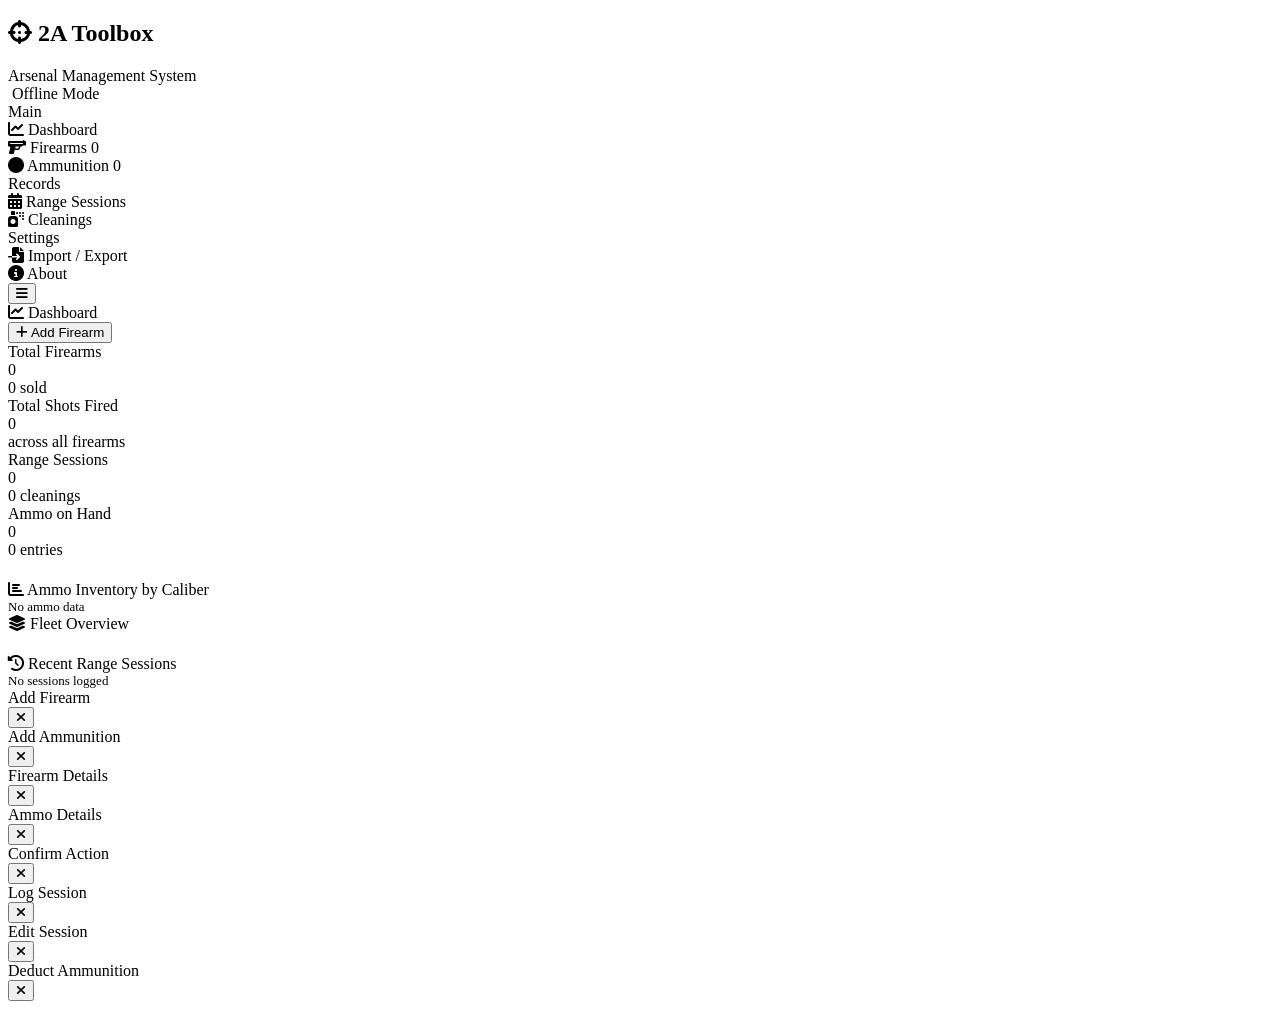
==== src/index.html @ b1bc73d5 "initial commit (1.0.0)" ====
<!--
// 2A Toolbox - Arsenal Management System
// Copyright (C) 2026 Jordan DiPasquale
//
// This program is free software: you can redistribute it and/or modify
// it under the terms of the GNU General Public License version 3 as
// published by the Free Software Foundation.
//
// This program is distributed in the hope that it will be useful,
// but WITHOUT ANY WARRANTY; without even the implied warranty of
// MERCHANTABILITY or FITNESS FOR A PARTICULAR PURPOSE.  See the
// GNU General Public License for more details.
-->

<!DOCTYPE html>
<html lang="en">
<head>
    <meta charset="UTF-8">
    <meta name="viewport" content="width=device-width, initial-scale=1.0">
    <title>2A Toolbox</title>
    <link rel="icon" type="image/x-icon" href="/favicons/favicon.ico">
    <link rel="icon" type="image/png" sizes="32x32" href="/favicons/favicon-32x32.png">
    <link rel="icon" type="image/png" sizes="16x16" href="/favicons/favicon-16x16.png">
    <link rel="apple-touch-icon" sizes="180x180" href="/favicons/apple-touch-icon.png">
    <link rel="stylesheet" href="https://cdn.jsdelivr.net/npm/@fortawesome/fontawesome-free@6.4.0/css/all.min.css">
    <link rel="stylesheet" href="styles.css">
    <link rel="manifest" href="manifest.json">
    <meta name="theme-color" content="#0a0e14">
</head>
<body>
    <div class="mobile-overlay" id="mobile-overlay"></div>
    <div class="app">
        <nav class="sidebar">
            <div class="sidebar-logo">
                <h1><i class="fas fa-crosshairs"></i> 2A Toolbox</h1>
                <span>Arsenal Management System</span>
                <div id="offline-indicator" class="offline-indicator hidden">
                    <i class="fas fa-wifi-slash"></i> Offline Mode
                </div>
            </div>
            <div class="sidebar-nav">
                <div class="nav-section">Main</div>
                <div class="nav-item active" data-page="dashboard">
                    <i class="fas fa-chart-line"></i> Dashboard
                </div>
                <div class="nav-item" data-page="guns">
                    <i class="fas fa-gun"></i> Firearms
                    <span class="badge" id="guns-badge">0</span>
                </div>
                <div class="nav-item" data-page="ammo">
                    <i class="fas fa-circle"></i> Ammunition
                    <span class="badge" id="ammo-badge">0</span>
                </div>
                <div class="nav-section">Records</div>
                <div class="nav-item" data-page="sessions">
                    <i class="fas fa-calendar-alt"></i> Range Sessions
                </div>
                <div class="nav-item" data-page="cleanings">
                    <i class="fas fa-spray-can"></i> Cleanings
                </div>
                <div class="nav-section">Settings</div>
                <div class="nav-item" data-page="import">
                    <i class="fas fa-file-import"></i> Import / Export
                </div>
                <div class="nav-item" data-page="about">
                    <i class="fas fa-info-circle"></i> About
                </div>
            </div>
        </nav>
        <div class="main" id="main-content"></div>
    </div>

    <!-- MODALS -->
    <div class="modal-overlay" id="gun-modal">
        <div class="modal" style="max-width:700px">
            <div class="modal-header">
                <div class="modal-title" id="gun-modal-title">Add Firearm</div>
                <button class="modal-close" data-modal="gun-modal"><i class="fas fa-times"></i></button>
            </div>
            <div class="modal-body" id="gun-modal-body"></div>
        </div>
    </div>

    <div class="modal-overlay" id="ammo-modal">
        <div class="modal">
            <div class="modal-header">
                <div class="modal-title" id="ammo-modal-title">Add Ammunition</div>
                <button class="modal-close" data-modal="ammo-modal"><i class="fas fa-times"></i></button>
            </div>
            <div class="modal-body" id="ammo-modal-body"></div>
        </div>
    </div>

    <div class="modal-overlay" id="detail-modal">
        <div class="modal" style="max-width:900px; max-height:90vh">
            <div class="modal-header">
                <div class="modal-title" id="detail-modal-title">Firearm Details</div>
                <button class="modal-close" data-modal="detail-modal"><i class="fas fa-times"></i></button>
            </div>
            <div class="modal-body" id="detail-modal-body"></div>
            <div class="modal-footer" id="detail-modal-footer"></div>
        </div>
    </div>

    <div class="modal-overlay" id="ammo-detail-modal">
        <div class="modal">
            <div class="modal-header">
                <div class="modal-title" id="ammo-detail-title">Ammo Details</div>
                <button class="modal-close" data-modal="ammo-detail-modal"><i class="fas fa-times"></i></button>
            </div>
            <div class="modal-body" id="ammo-detail-body"></div>
            <div class="modal-footer" id="ammo-detail-footer"></div>
        </div>
    </div>

    <div class="modal-overlay" id="confirm-modal">
        <div class="modal" style="max-width:420px">
            <div class="modal-header">
                <div class="modal-title">Confirm Action</div>
                <button class="modal-close" data-modal="confirm-modal"><i class="fas fa-times"></i></button>
            </div>
            <div class="modal-body" id="confirm-modal-body"></div>
        </div>
    </div>

    <div class="modal-overlay" id="session-modal">
        <div class="modal" style="max-width:520px">
            <div class="modal-header">
                <div class="modal-title" id="session-modal-title">Log Session</div>
                <button class="modal-close" data-modal="session-modal"><i class="fas fa-times"></i></button>
            </div>
            <div class="modal-body" id="session-modal-body"></div>
            <div class="modal-footer" id="session-modal-footer"></div>
        </div>
    </div>

    <div class="modal-overlay" id="session-edit-modal">
        <div class="modal" style="max-width:480px">
            <div class="modal-header">
                <div class="modal-title" id="session-edit-modal-title">Edit Session</div>
                <button class="modal-close" data-modal="session-edit-modal"><i class="fas fa-times"></i></button>
            </div>
            <div class="modal-body" id="session-edit-modal-body"></div>
            <div class="modal-footer" id="session-edit-modal-footer"></div>
        </div>
    </div>

    <div class="modal-overlay" id="ammo-select-modal">
        <div class="modal" style="max-width:520px">
            <div class="modal-header">
                <div class="modal-title">Deduct Ammunition</div>
                <button class="modal-close" data-modal="ammo-select-modal"><i class="fas fa-times"></i></button>
            </div>
            <div class="modal-body" id="ammo-select-body"></div>
            <div class="modal-footer" id="ammo-select-footer"></div>
        </div>
    </div>

    <div class="toast-container" id="toast-container"></div>

    <!-- Load as ES6 modules -->
    <script type="module" src="main.js"></script>
</body>
</html>
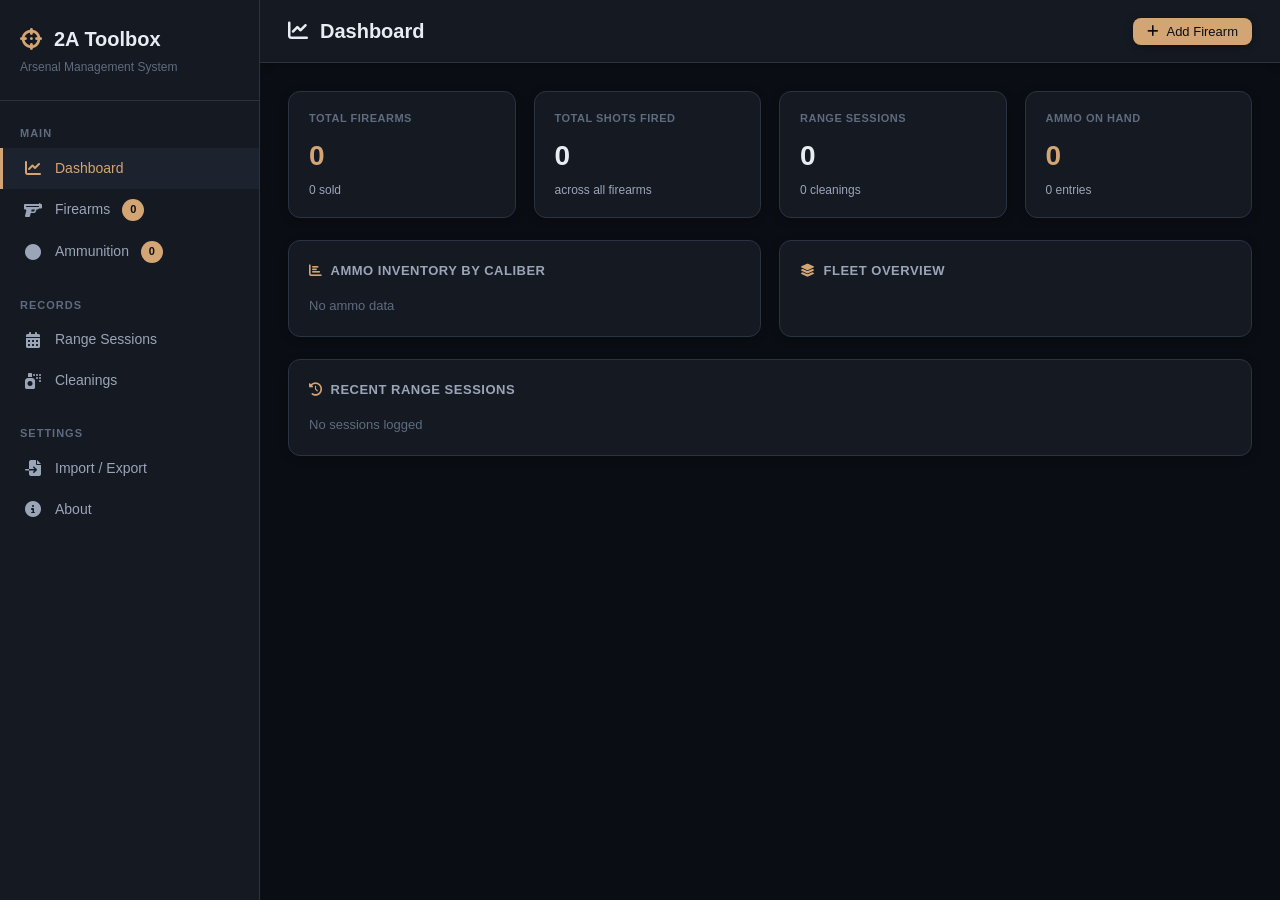
==== commit 5554c2f4: "Version 1.0.4 - Updated URL for GitHub repo - Updated about and readme to indicate Cloudflare pages " ====
--- a/src/index.html
+++ b/src/index.html
@@ -17,6 +17,7 @@
 <head>
     <meta charset="UTF-8">
     <meta name="viewport" content="width=device-width, initial-scale=1.0">
+    <meta http-equiv="Content-Security-Policy" content="default-src 'none'; script-src 'self'; style-src 'self' https://cdn.jsdelivr.net 'unsafe-inline'; font-src 'self' https://cdn.jsdelivr.net; img-src 'self'; manifest-src 'self'; connect-src 'self'; worker-src 'self'; base-uri 'self'; form-action 'none'">
     <title>2A Toolbox</title>
     <link rel="icon" type="image/x-icon" href="/favicons/favicon.ico">
     <link rel="icon" type="image/png" sizes="32x32" href="/favicons/favicon-32x32.png">
@@ -72,7 +73,7 @@
 
     <!-- MODALS -->
     <div class="modal-overlay" id="gun-modal">
-        <div class="modal" style="max-width:700px">
+        <div class="modal modal-lg">
             <div class="modal-header">
                 <div class="modal-title" id="gun-modal-title">Add Firearm</div>
                 <button class="modal-close" data-modal="gun-modal"><i class="fas fa-times"></i></button>
@@ -92,7 +93,7 @@
     </div>
 
     <div class="modal-overlay" id="detail-modal">
-        <div class="modal" style="max-width:900px; max-height:90vh">
+        <div class="modal modal-xl">
             <div class="modal-header">
                 <div class="modal-title" id="detail-modal-title">Firearm Details</div>
                 <button class="modal-close" data-modal="detail-modal"><i class="fas fa-times"></i></button>
@@ -114,7 +115,7 @@
     </div>
 
     <div class="modal-overlay" id="confirm-modal">
-        <div class="modal" style="max-width:420px">
+        <div class="modal modal-sm">
             <div class="modal-header">
                 <div class="modal-title">Confirm Action</div>
                 <button class="modal-close" data-modal="confirm-modal"><i class="fas fa-times"></i></button>
@@ -124,7 +125,7 @@
     </div>
 
     <div class="modal-overlay" id="session-modal">
-        <div class="modal" style="max-width:520px">
+        <div class="modal modal-md">
             <div class="modal-header">
                 <div class="modal-title" id="session-modal-title">Log Session</div>
                 <button class="modal-close" data-modal="session-modal"><i class="fas fa-times"></i></button>
@@ -135,7 +136,7 @@
     </div>
 
     <div class="modal-overlay" id="session-edit-modal">
-        <div class="modal" style="max-width:480px">
+        <div class="modal modal-md-alt">
             <div class="modal-header">
                 <div class="modal-title" id="session-edit-modal-title">Edit Session</div>
                 <button class="modal-close" data-modal="session-edit-modal"><i class="fas fa-times"></i></button>
@@ -146,7 +147,7 @@
     </div>
 
     <div class="modal-overlay" id="ammo-select-modal">
-        <div class="modal" style="max-width:520px">
+        <div class="modal modal-md">
             <div class="modal-header">
                 <div class="modal-title">Deduct Ammunition</div>
                 <button class="modal-close" data-modal="ammo-select-modal"><i class="fas fa-times"></i></button>
--- a/src/styles.css
+++ b/src/styles.css
@@ -0,0 +1,270 @@
+.ammo-grid{display:grid;grid-template-columns:repeat(auto-fill,minmax(280px,1fr));gap:16px}
+.ammo-card{background:var(--surface);border:1px solid var(--border);border-radius:var(--radius);padding:16px 18px;cursor:pointer;transition:all 0.15s;box-shadow:var(--shadow)}
+.ammo-card:hover{border-color:var(--accent);transform:translateY(-2px);box-shadow:var(--shadow-lg)}
+.ammo-name{font-size:15px;font-weight:600;margin-bottom:4px}
+.ammo-cal{font-size:13px;color:var(--accent);margin-bottom:10px;font-weight:500}
+.ammo-details{display:flex;flex-direction:column;gap:4px}
+.ammo-detail-row{display:flex;justify-content:space-between;font-size:12px}
+.ammo-detail-row span:first-child{color:var(--text3)}
+.ammo-detail-row span:last-child{color:var(--text2)}
+.ammo-rounds{font-size:24px;font-weight:700;color:var(--accent);margin-top:10px}
+.ammo-rounds-lbl{font-size:10px;color:var(--text3);text-transform:uppercase;letter-spacing:0.5px}
+
+
+.ammo-select-list{display:flex;flex-direction:column;gap:8px;max-height:400px;overflow-y:auto}
+.ammo-select-item{background:var(--surface2);border:2px solid var(--border);border-radius:var(--radius-sm);padding:12px 14px;cursor:pointer;transition:all 0.15s;display:flex;align-items:center;justify-content:space-between}
+.ammo-select-item:hover{border-color:var(--accent);background:var(--surface3)}
+.ammo-select-item.selected{border-color:var(--accent);background:rgba(212,165,116,0.1)}
+.ammo-select-info{flex:1}
+.ammo-select-name{font-size:14px;font-weight:600;color:var(--text);margin-bottom:2px}
+.ammo-select-details{font-size:12px;color:var(--text3)}
+.ammo-select-rounds{font-size:16px;font-weight:700;color:var(--accent)}
+.ammo-deduct-input{display:flex;align-items:center;gap:12px;margin-top:16px;padding:14px;background:var(--surface2);border-radius:var(--radius-sm);border:1px solid var(--border)}
+.ammo-deduct-input label{font-size:13px;font-weight:500;color:var(--text2);min-width:140px}
+.ammo-deduct-input input{flex:1}
+.ammo-select-empty{text-align:center;padding:40px 20px;color:var(--text3);font-size:13px}
+.ammo-select-empty i{font-size:36px;margin-bottom:12px;opacity:0.5;display:block}
+
+
+:root{--bg:#0a0e14;--surface:#151922;--surface2:#1d232e;--surface3:#252d3a;--border:#2a3342;--accent:#d4a574;--accent2:#e6b886;--accent-dark:#a67d52;--text:#e8edf4;--text2:#9ba5b8;--text3:#5f6b7f;--red:#e57373;--red-dark:#d94f4f;--green:#81c784;--blue:#64b5f6;--orange:#ffb74d;--radius:12px;--radius-sm:8px;--shadow:0 2px 8px rgba(0,0,0,0.3);--shadow-lg:0 8px 32px rgba(0,0,0,0.4)}
+*{box-sizing:border-box;margin:0;padding:0}
+body{font-family:-apple-system,BlinkMacSystemFont,'Segoe UI',Roboto,'Helvetica Neue',Arial,sans-serif;background:var(--bg);color:var(--text);min-height:100vh;font-size:14px;line-height:1.5;-webkit-font-smoothing:antialiased;-moz-osx-font-smoothing:grayscale}
+::-webkit-scrollbar{width:6px;height:6px}
+::-webkit-scrollbar-track{background:transparent}
+::-webkit-scrollbar-thumb{background:var(--border);border-radius:4px}
+::-webkit-scrollbar-thumb:hover{background:var(--text3)}
+
+
+.btn{padding:9px 18px;border-radius:var(--radius-sm);border:none;cursor:pointer;font-size:13px;font-weight:500;transition:all 0.15s;display:inline-flex;align-items:center;gap:8px;font-family:inherit}
+.btn:hover{transform:translateY(-1px)}
+.btn:active{transform:translateY(0)}
+.btn-primary{background:var(--accent);color:#0a0e14;box-shadow:var(--shadow)}
+.btn-primary:hover{background:var(--accent2)}
+.btn-ghost{background:transparent;color:var(--text2);border:1px solid var(--border)}
+.btn-ghost:hover{background:var(--surface2);color:var(--text);border-color:var(--text3)}
+.btn-danger{background:transparent;color:var(--red);border:1px solid var(--red)}
+.btn-danger:hover{background:var(--red);color:#fff}
+.btn-sm{padding:6px 14px;font-size:13px}
+.btn-xs{padding:4px 8px;font-size:11px;gap:4px}
+
+
+.card{background:var(--surface);border:1px solid var(--border);border-radius:var(--radius);padding:20px;box-shadow:var(--shadow)}
+.card-title{font-size:13px;font-weight:600;color:var(--text2);text-transform:uppercase;letter-spacing:0.5px;margin-bottom:16px;display:flex;align-items:center;gap:8px}
+.card-title i{color:var(--accent)}
+
+
+.form-group{margin-bottom:16px}
+.form-label{display:block;font-size:12px;color:var(--text2);margin-bottom:6px;font-weight:500}
+.form-input,.form-select,.form-textarea{width:100%;background:var(--surface2);border:1px solid var(--border);border-radius:var(--radius-sm);padding:10px 14px;color:var(--text);font-size:13px;outline:none;transition:all 0.15s;font-family:inherit}
+.form-input:focus,.form-select:focus,.form-textarea:focus{border-color:var(--accent);background:var(--surface3)}
+.form-textarea{resize:vertical;min-height:80px;line-height:1.5}
+.form-select option{background:var(--surface2)}
+.form-row{display:grid;grid-template-columns:1fr 1fr;gap:14px}
+
+
+.gun-grid{display:grid;grid-template-columns:repeat(auto-fill,minmax(320px,1fr));gap:18px}
+.gun-card{background:var(--surface);border:1px solid var(--border);border-radius:var(--radius);overflow:hidden;cursor:pointer;transition:all 0.15s;box-shadow:var(--shadow)}
+.gun-card:hover{border-color:var(--accent);transform:translateY(-3px);box-shadow:var(--shadow-lg)}
+.gun-card-header{padding:16px 18px 12px;display:flex;justify-content:space-between;align-items:flex-start;gap:12px}
+.gun-card-name{font-size:16px;font-weight:600;margin-bottom:4px;color:var(--text)}
+.gun-card-meta{font-size:12px;color:var(--text3);display:flex;align-items:center;gap:6px}
+.gun-card-meta i{font-size:10px}
+.gun-type-badge{font-size:10px;padding:4px 10px;border-radius:20px;text-transform:uppercase;letter-spacing:0.5px;font-weight:600;white-space:nowrap;display:flex;align-items:center;gap:6px}
+.type-pistol{background:rgba(100,181,246,0.15);color:var(--blue)}
+.type-rifle{background:rgba(129,199,132,0.15);color:var(--green)}
+.type-shotgun{background:rgba(255,183,77,0.15);color:var(--orange)}
+.type-sold{background:rgba(229,115,115,0.15);color:var(--red)}
+.type-other{background:rgba(156,156,156,0.15);color:var(--text2)}
+.gun-card-stats{padding:12px 18px 16px;display:grid;grid-template-columns:1fr 1fr 1fr;gap:10px;border-top:1px solid var(--border);background:var(--surface2)}
+.gun-stat-item{text-align:center}
+.gun-stat-val{font-size:20px;font-weight:700;color:var(--accent)}
+.gun-stat-lbl{font-size:10px;color:var(--text3);margin-top:2px;text-transform:uppercase;letter-spacing:0.5px}
+.detail-header{display:flex;align-items:flex-start;justify-content:space-between;margin-bottom:24px;gap:16px}
+.detail-title{font-size:24px;font-weight:700;margin-bottom:6px}
+.detail-sub{font-size:13px;color:var(--text2)}
+.detail-grid{display:grid;grid-template-columns:1.5fr 1fr;gap:20px}
+.info-row{display:flex;align-items:flex-start;padding:10px 0;border-bottom:1px solid var(--border);gap:14px}
+.info-row:last-child{border-bottom:none}
+.info-label{font-size:12px;color:var(--text3);min-width:120px;padding-top:2px;font-weight:500}
+.info-value{font-size:13px;color:var(--text);flex:1}
+.sold-banner{background:rgba(229,115,115,0.15);border:1px solid var(--red);color:var(--red);padding:10px 16px;border-radius:var(--radius-sm);font-size:13px;display:flex;align-items:center;gap:10px;margin-bottom:16px}
+.sold-banner i{font-size:16px}
+.mods-list{display:flex;flex-direction:column;gap:6px}
+.mod-item{display:flex;align-items:center;gap:10px;font-size:13px;color:var(--text2);padding:6px 0}
+.mod-item i{color:var(--accent);font-size:8px}
+.optic-badge{background:var(--surface3);border:1px solid var(--border);padding:8px 12px;border-radius:var(--radius-sm);font-size:12px;display:inline-flex;align-items:center;gap:10px}
+.optic-name{color:var(--text);font-weight:500}
+.optic-mag{color:var(--text3)}
+
+
+.drop-zone{border:2px dashed var(--border);border-radius:var(--radius);padding:50px;text-align:center;cursor:pointer;transition:all 0.2s;background:var(--surface2)}
+.drop-zone:hover,.drop-zone.dragover{border-color:var(--accent);background:rgba(212,165,116,0.05)}
+.drop-zone i{font-size:48px;margin-bottom:16px;color:var(--accent)}
+.drop-zone p{color:var(--text2);font-size:14px;margin-bottom:4px}
+.drop-zone small{color:var(--text3);font-size:12px}
+
+
+.app{display:flex;height:100vh;overflow:hidden}
+.sidebar{width:260px;min-width:260px;background:var(--surface);border-right:1px solid var(--border);display:flex;flex-direction:column;overflow:hidden}
+.sidebar-logo{padding:24px 20px;border-bottom:1px solid var(--border)}
+.sidebar-logo h1{font-size:20px;font-weight:700;color:var(--text);display:flex;align-items:center;gap:12px}
+.sidebar-logo h1 i{color:var(--accent);font-size:22px}
+.sidebar-logo span{color:var(--text3);font-size:12px;margin-top:4px;display:block}
+.sidebar-nav{flex:1;padding:16px 0;overflow-y:auto}
+.main{flex:1;overflow-y:auto;display:flex;flex-direction:column;will-change:scroll-position}
+.topbar{background:var(--surface);border-bottom:1px solid var(--border);padding:16px 28px;display:flex;align-items:center;justify-content:space-between;position:sticky;top:0;z-index:10;box-shadow:var(--shadow)}
+.topbar-title{font-size:20px;font-weight:600;display:flex;align-items:center;gap:12px}
+.topbar-actions{display:flex;gap:10px;align-items:center}
+.content{padding:28px;flex:1}
+.grid-2{display:grid;grid-template-columns:1fr 1fr;gap:18px}
+.grid-3{display:grid;grid-template-columns:1fr 1fr 1fr;gap:18px}
+.grid-4{display:grid;grid-template-columns:repeat(4,1fr);gap:18px}
+.mobile-menu-btn{display:none}
+.offline-indicator{margin-top:12px;padding:8px 12px;background:rgba(255,183,77,0.15);border:1px solid var(--orange);border-radius:var(--radius-sm);font-size:11px;color:var(--orange);display:flex;align-items:center;gap:8px;font-weight:600}
+.offline-indicator.hidden{display:none}
+.offline-indicator i{font-size:12px}
+
+
+.modal-overlay{position:fixed;inset:0;background:rgba(0,0,0,0.75);backdrop-filter:blur(4px);z-index:100;display:flex;align-items:center;justify-content:center;padding:20px;opacity:0;pointer-events:none;transition:opacity 0.2s}
+.modal-overlay.open{opacity:1;pointer-events:all}
+.modal{background:var(--surface);border:1px solid var(--border);border-radius:var(--radius);width:100%;max-width:640px;max-height:88vh;overflow-y:auto;transform:translateY(20px);transition:transform 0.2s;box-shadow:var(--shadow-lg);display:flex;flex-direction:column}
+.modal-overlay.open .modal{transform:translateY(0)}
+.modal-header{padding:20px 24px 16px;border-bottom:1px solid var(--border);display:flex;align-items:center;justify-content:space-between;position:sticky;top:0;background:var(--surface);z-index:1}
+.modal-title{font-size:18px;font-weight:600}
+.modal-close{background:none;border:none;color:var(--text2);cursor:pointer;font-size:20px;padding:4px 8px;border-radius:4px;transition:all 0.15s}
+.modal-close:hover{color:var(--text);background:var(--surface2)}
+.modal-body{padding:24px;flex:1;overflow-y:auto}
+.modal-footer{padding:16px 24px;border-top:1px solid var(--border);display:flex;justify-content:flex-end;gap:10px;background:var(--surface2);position:sticky;bottom:0;z-index:1}
+
+
+.nav-section{padding:8px 20px 6px;font-size:11px;letter-spacing:1px;color:var(--text3);text-transform:uppercase;font-weight:600;margin-top:16px}
+.nav-section:first-child{margin-top:0}
+.nav-item{display:flex;align-items:center;gap:12px;padding:10px 20px;cursor:pointer;border-radius:0;color:var(--text2);font-size:14px;transition:all 0.15s;border-left:3px solid transparent;position:relative}
+.nav-item:hover{background:var(--surface2);color:var(--text)}
+.nav-item.active{background:var(--surface2);color:var(--accent);border-left-color:var(--accent)}
+.nav-item i{font-size:16px;width:20px;text-align:center}
+
+
+@media(max-width:768px){.sidebar{position:fixed;left:-260px;top:0;bottom:0;z-index:200;transition:left 0.3s ease}
+.sidebar.open{left:0;box-shadow:4px 0 12px rgba(0,0,0,0.5)}
+.mobile-overlay{display:none;position:fixed;inset:0;background:rgba(0,0,0,0.6);z-index:199}
+.mobile-overlay.active{display:block}
+.mobile-menu-btn{display:flex;align-items:center;justify-content:center;width:40px;height:40px;background:var(--surface2);border:1px solid var(--border);border-radius:var(--radius-sm);color:var(--text);cursor:pointer;font-size:18px;transition:all 0.15s;flex-shrink:0}
+.mobile-menu-btn:hover{background:var(--surface3);border-color:var(--accent)}
+.topbar{padding:12px 16px;gap:12px;flex-wrap:nowrap}
+.topbar-title{font-size:16px;flex:1;min-width:0;display:flex;align-items:center;gap:8px}
+.topbar-title img{width:18px!important;height:18px!important}
+.topbar-actions{display:flex;gap:6px;align-items:center;flex-shrink:0;flex-wrap:nowrap}
+.search-wrapper{display:none}
+.btn{padding:10px 14px;font-size:12px;white-space:nowrap}
+.btn span{display:none}
+.btn i{margin:0}
+.btn-sm{padding:8px 12px;font-size:12px}
+.btn-xs{padding:6px 10px;font-size:11px}
+.content{padding:16px}
+.grid-4{grid-template-columns:1fr 1fr;gap:12px}
+.grid-3{grid-template-columns:1fr;gap:12px}
+.grid-2{grid-template-columns:1fr;gap:12px}
+.detail-grid{grid-template-columns:1fr}
+.detail-header{flex-direction:column;gap:12px}
+.detail-header>div{display:flex;gap:8px;flex-wrap:wrap;width:100%}
+.gun-grid{grid-template-columns:1fr;gap:14px}
+.ammo-grid{grid-template-columns:1fr;gap:14px}
+.stat-card{padding:14px 16px}
+.stat-label{font-size:10px}
+.stat-value{font-size:24px}
+.stat-sub{font-size:11px}
+.filter-bar{gap:6px;margin-bottom:14px}
+.filter-chip{padding:6px 12px;font-size:11px}
+.modal{max-width:100%;max-height:95vh;margin:0;border-radius:var(--radius-sm)}
+.modal-overlay{padding:8px;align-items:flex-end}
+.modal-header{padding:16px 18px 12px}
+.modal-title{font-size:16px}
+.modal-body{padding:18px}
+.modal-footer{padding:12px 18px;gap:8px}
+.modal-footer .btn{flex:1;justify-content:center}
+.form-row{grid-template-columns:1fr;gap:12px}
+.info-label{min-width:100px;font-size:11px}
+.info-value{font-size:12px}
+.gun-card-stats{padding:10px 14px 12px;gap:8px}
+.gun-stat-val{font-size:18px}
+.gun-stat-lbl{font-size:9px}
+.ammo-card{padding:14px 16px}
+.toast-container{bottom:16px;right:16px;left:16px}
+.toast{min-width:auto;width:100%}
+.caliber-row{flex-direction:column;align-items:stretch;gap:8px;padding:12px 0}
+.caliber-name{font-size:12px}
+.caliber-bar-wrap{width:100%}
+.caliber-count{text-align:left;font-size:13px}
+.drop-zone{padding:30px 20px}
+.drop-zone i{font-size:36px}
+.drop-zone p{font-size:13px}
+.empty-state{padding:60px 20px}
+.empty-state i{font-size:42px}
+.session-actions{opacity:1}
+}
+@media(max-width:480px){.topbar-title{font-size:14px}
+.btn{padding:10px 12px;font-size:11px}
+.grid-4{grid-template-columns:1fr}
+.stat-value{font-size:20px}
+}
+
+
+.session-list{display:flex;flex-direction:column;gap:6px;max-height:300px;overflow-y:auto}
+.session-item{background:var(--surface2);padding:9px 12px;border-radius:var(--radius-sm);font-size:12px;color:var(--text2);display:flex;align-items:center;gap:10px;border:1px solid transparent;transition:all 0.15s;position:relative}
+.session-item:hover{border-color:var(--border);background:var(--surface3)}
+.session-item.editable:hover .session-actions{opacity:1}
+.session-dot{width:6px;height:6px;border-radius:50%;background:var(--accent);flex-shrink:0}
+.session-text{flex:1}
+.session-actions{display:flex;gap:4px;opacity:0;transition:opacity 0.15s}
+.session-item.editable:hover .session-actions{opacity:1}
+.session-edit-input{width:100%;background:var(--surface2);border:1px solid var(--border);border-radius:var(--radius-sm);padding:10px 14px;color:var(--text);font-size:13px;outline:none;transition:all 0.15s;font-family:inherit;margin-bottom:12px}
+.session-edit-input:focus{border-color:var(--accent);background:var(--surface3)}
+
+
+.stat-card{background:var(--surface);border:1px solid var(--border);border-radius:var(--radius);padding:18px 20px;box-shadow:var(--shadow);transition:all 0.15s}
+.stat-card:hover{border-color:var(--accent);transform:translateY(-2px)}
+.stat-label{font-size:11px;color:var(--text3);text-transform:uppercase;letter-spacing:0.5px;margin-bottom:8px;font-weight:600}
+.stat-value{font-size:28px;font-weight:700;color:var(--text)}
+.stat-sub{font-size:12px;color:var(--text2);margin-top:4px}
+.stat-accent{color:var(--accent)}
+.caliber-row{display:flex;align-items:center;gap:12px;padding:10px 0;border-bottom:1px solid var(--border)}
+.caliber-row:last-child{border-bottom:none}
+.caliber-name{flex:1;font-size:13px;font-weight:500}
+.caliber-bar-wrap{flex:2;background:var(--surface2);border-radius:6px;height:8px;overflow:hidden}
+.caliber-bar{height:100%;background:linear-gradient(90deg,var(--accent-dark),var(--accent));border-radius:6px;transition:width 0.6s ease}
+.caliber-count{font-size:14px;font-weight:600;min-width:50px;text-align:right;color:var(--accent)}
+
+
+.badge{display:inline-flex;align-items:center;justify-content:center;min-width:22px;height:22px;padding:0 7px;background:var(--accent);color:#0a0e14;border-radius:11px;font-size:11px;font-weight:700}
+.pill{display:inline-flex;align-items:center;padding:3px 10px;border-radius:12px;font-size:11px;gap:5px;font-weight:600}
+.pill i{font-size:10px}
+.pill-green{background:rgba(129,199,132,0.2);color:var(--green)}
+.pill-red{background:rgba(229,115,115,0.2);color:var(--red)}
+.pill-orange{background:rgba(255,183,77,0.2);color:var(--orange)}
+.search-bar{background:var(--surface2);border:1px solid var(--border);border-radius:var(--radius-sm);padding:8px 14px 8px 38px;color:var(--text);font-size:13px;outline:none;width:220px;transition:all 0.2s;position:relative}
+.search-wrapper{position:relative}
+.search-wrapper i{position:absolute;left:14px;top:50%;transform:translateY(-50%);color:var(--text3);pointer-events:none}
+.search-bar:focus{border-color:var(--accent);width:280px}
+.filter-bar{display:flex;gap:10px;margin-bottom:20px;flex-wrap:wrap;align-items:center}
+.filter-chip{padding:6px 14px;border-radius:20px;font-size:12px;cursor:pointer;background:var(--surface2);color:var(--text2);border:1px solid var(--border);transition:all 0.15s;font-weight:500}
+.filter-chip:hover{background:var(--surface3)}
+.filter-chip.active{background:var(--accent);color:#0a0e14;border-color:var(--accent)}
+.empty-state{text-align:center;padding:80px 20px;color:var(--text3)}
+.empty-state i{font-size:56px;margin-bottom:16px;color:var(--text3);opacity:0.5}
+.empty-state p{font-size:14px}
+.toast-container{position:fixed;bottom:24px;right:24px;z-index:999;display:flex;flex-direction:column;gap:10px}
+.toast{background:var(--surface);border:1px solid var(--border);border-radius:var(--radius-sm);padding:14px 18px;font-size:13px;display:flex;align-items:center;gap:12px;min-width:260px;animation:slideIn 0.2s ease;box-shadow:var(--shadow-lg)}
+.toast.success{border-left:3px solid var(--green)}
+.toast.error{border-left:3px solid var(--red)}
+.toast.info{border-left:3px solid var(--accent)}
+.toast i{font-size:16px}
+.toast.success i{color:var(--green)}
+.toast.error i{color:var(--red)}
+.toast.info i{color:var(--accent)}
+@keyframes slideIn{from{transform:translateX(30px);opacity:0}
+to{transform:translateX(0);opacity:1}
+}
+.about-link{color:var(--accent);text-decoration:none;border-bottom:1px solid var(--accent-dark);transition:color 0.15s,border-color 0.15s}
+.about-link:hover{color:var(--accent2);border-bottom-color:var(--accent2)}
+
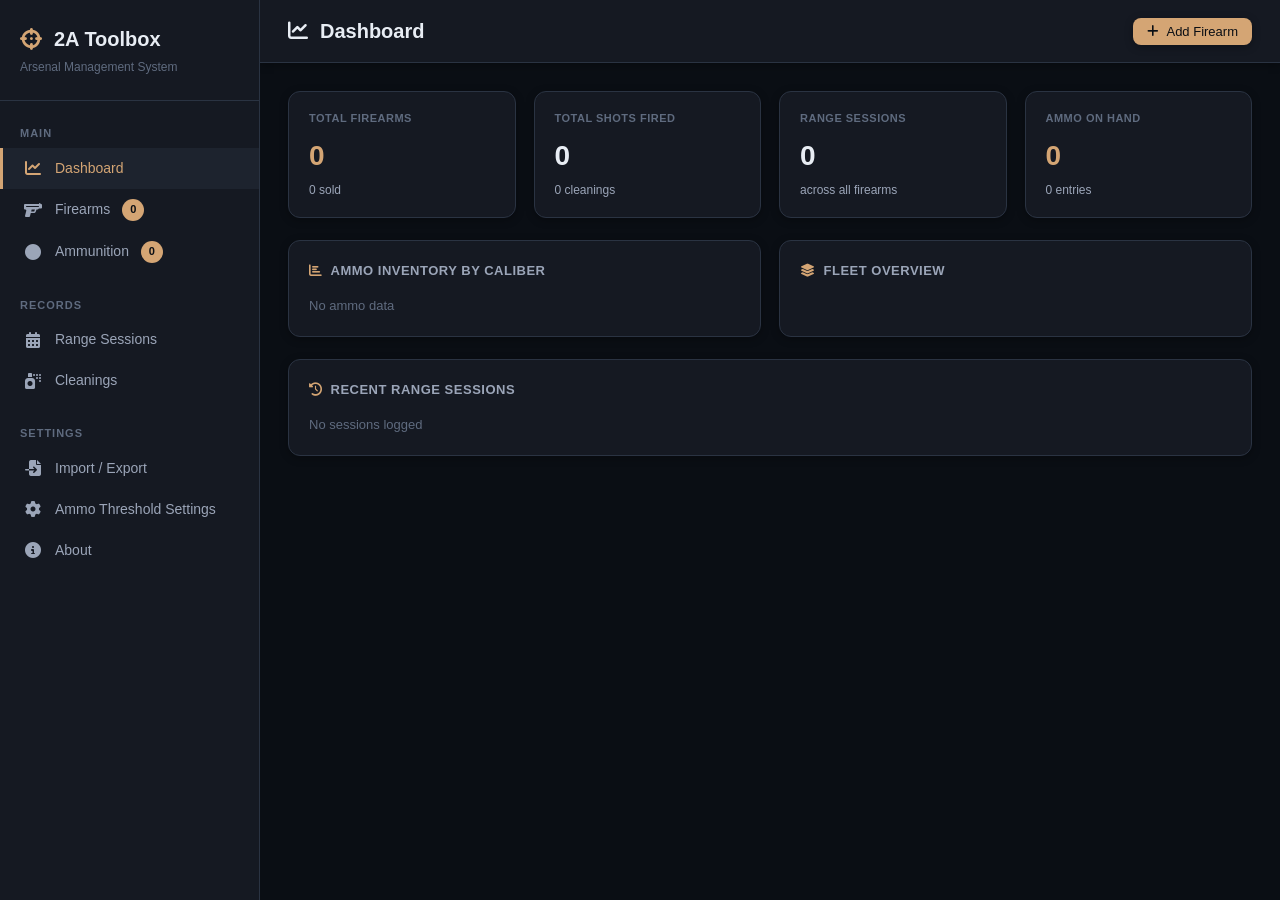
==== commit 6a872047: "Version 1.0.7 - Minor updates/resizing to favicons - Fixed logic for counting range sessions and cle" ====
--- a/src/index.html
+++ b/src/index.html
@@ -17,7 +17,18 @@
 <head>
     <meta charset="UTF-8">
     <meta name="viewport" content="width=device-width, initial-scale=1.0">
-    <meta http-equiv="Content-Security-Policy" content="default-src 'none'; script-src 'self'; style-src 'self' https://cdn.jsdelivr.net 'unsafe-inline'; font-src 'self' https://cdn.jsdelivr.net; img-src 'self'; manifest-src 'self'; connect-src 'self'; worker-src 'self'; base-uri 'self'; form-action 'none'">
+    <meta http-equiv="Content-Security-Policy" 
+        content="default-src 'none'; 
+        script-src 'self' 'unsafe-inline'; 
+        style-src 'self' https://cdn.jsdelivr.net 'unsafe-inline'; 
+        font-src 'self' https://cdn.jsdelivr.net; 
+        img-src 'self'; 
+        manifest-src 'self'; 
+        connect-src 'self'; 
+        worker-src 'self'; 
+        base-uri 'self'; 
+        form-action 'none'"
+    >
     <title>2A Toolbox</title>
     <link rel="icon" type="image/x-icon" href="/favicons/favicon.ico">
     <link rel="icon" type="image/png" sizes="32x32" href="/favicons/favicon-32x32.png">
@@ -62,6 +73,9 @@
                 <div class="nav-section">Settings</div>
                 <div class="nav-item" data-page="import">
                     <i class="fas fa-file-import"></i> Import / Export
+                </div>
+                <div class="nav-item" data-page="settings">
+                    <i class="fas fa-cog"></i> Ammo Threshold Settings
                 </div>
                 <div class="nav-item" data-page="about">
                     <i class="fas fa-info-circle"></i> About
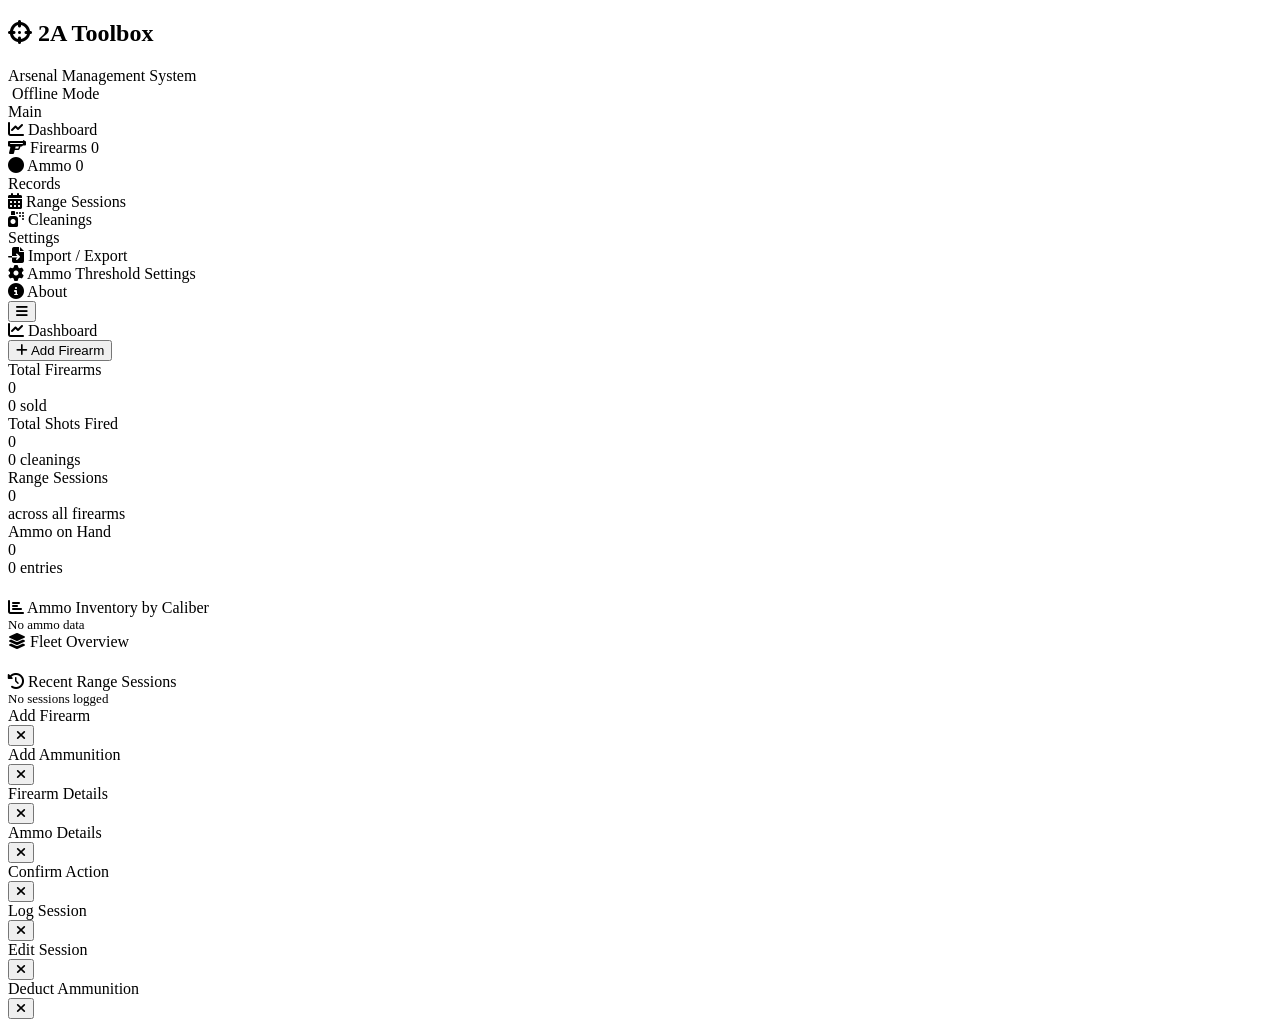
==== commit 92d3c25f: "Version 1.0.8 - Fixed favicons again - Updated descriptions for ammo thresholds: Rounds below this c" ====
--- a/src/index.html
+++ b/src/index.html
@@ -60,7 +60,7 @@
                     <span class="badge" id="guns-badge">0</span>
                 </div>
                 <div class="nav-item" data-page="ammo">
-                    <i class="fas fa-circle"></i> Ammunition
+                    <i class="fas fa-circle"></i> Ammo
                     <span class="badge" id="ammo-badge">0</span>
                 </div>
                 <div class="nav-section">Records</div>
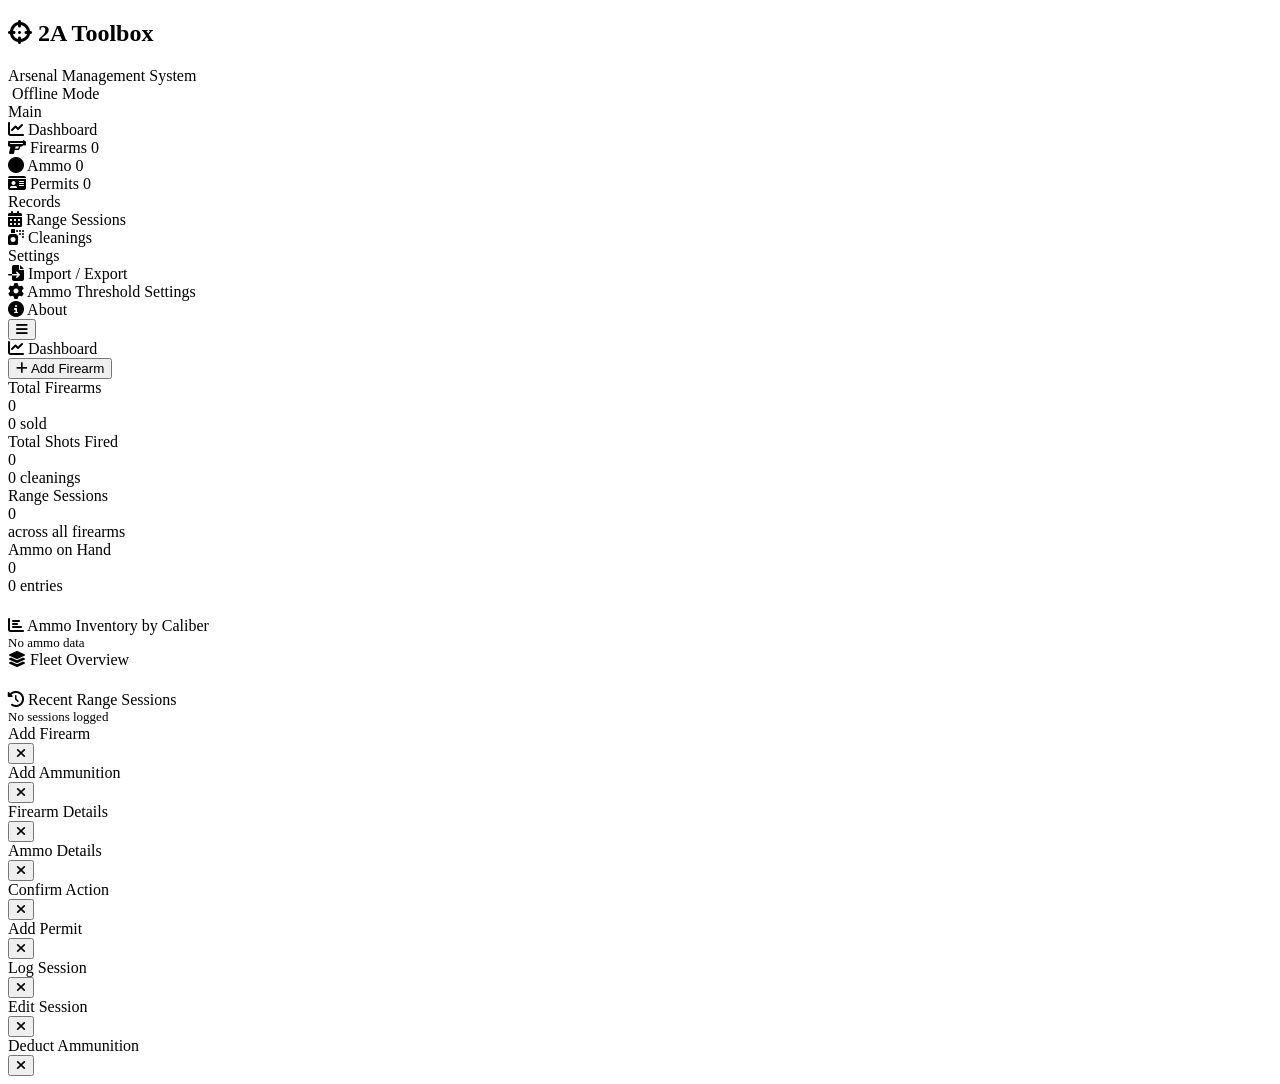
==== commit a8205293: "feat: add permit tracking, category filters, and persistent UI state - Add a Permits tab under Main " ====
--- a/src/index.html
+++ b/src/index.html
@@ -2,178 +2,184 @@
 // 2A Toolbox - Arsenal Management System
 // Copyright (C) 2026 Jordan DiPasquale
 //
-// This program is free software: you can redistribute it and/or modify
-// it under the terms of the GNU General Public License version 3 as
+// This program is free software: you can redistribute it and/or modify it
+// under the terms of the GNU Affero General Public License version 3 as
 // published by the Free Software Foundation.
 //
-// This program is distributed in the hope that it will be useful,
-// but WITHOUT ANY WARRANTY; without even the implied warranty of
-// MERCHANTABILITY or FITNESS FOR A PARTICULAR PURPOSE.  See the
-// GNU General Public License for more details.
+// This program is distributed in the hope that it will be useful, but
+// WITHOUT ANY WARRANTY; without even the implied warranty of
+// MERCHANTABILITY or FITNESS FOR A PARTICULAR PURPOSE. See the
+// GNU Affero General Public License for more details.
+//
+// You should have received a copy of the GNU Affero General Public License
+// along with this program. If not, see <https://www.gnu.org/licenses/>.
 -->
+<!doctype html>
+<html lang="en">
+    <head>
+        <meta charset="UTF-8" />
+        <meta name="viewport" content="width=device-width, initial-scale=1.0" />
+        <meta
+            http-equiv="Content-Security-Policy"
+            content="default-src 'none';
+        script-src 'self' 'unsafe-inline';
+        style-src 'self' https://cdn.jsdelivr.net 'unsafe-inline';
+        font-src 'self' https://cdn.jsdelivr.net;
+        img-src 'self';
+        manifest-src 'self';
+        connect-src 'self';
+        worker-src 'self';
+        base-uri 'self';
+        form-action 'none'" />
+        <title>2A Toolbox</title>
+        <link rel="icon" type="image/x-icon" href="/favicons/favicon.ico" />
+        <link rel="icon" type="image/png" sizes="32x32" href="/favicons/favicon-32x32.png" />
+        <link rel="icon" type="image/png" sizes="16x16" href="/favicons/favicon-16x16.png" />
+        <link rel="apple-touch-icon" sizes="180x180" href="/favicons/apple-touch-icon.png" />
+        <link
+            rel="stylesheet"
+            href="https://cdn.jsdelivr.net/npm/@fortawesome/fontawesome-free@6.4.0/css/all.min.css" />
+        <link rel="stylesheet" href="styles.css" />
+        <link rel="manifest" href="manifest.json" />
+        <meta name="theme-color" content="#0a0e14" />
+    </head>
+    <body>
+        <div class="mobile-overlay" id="mobile-overlay"></div>
+        <div class="app">
+            <nav class="sidebar">
+                <div class="sidebar-logo">
+                    <h1><i class="fas fa-crosshairs"></i> 2A Toolbox</h1>
+                    <span>Arsenal Management System</span>
+                    <div id="offline-indicator" class="offline-indicator hidden">
+                        <i class="fas fa-wifi-slash"></i> Offline Mode
+                    </div>
+                </div>
+                <div class="sidebar-nav">
+                    <div class="nav-section">Main</div>
+                    <div class="nav-item active" data-page="dashboard"><i class="fas fa-chart-line"></i> Dashboard</div>
+                    <div class="nav-item" data-page="guns">
+                        <i class="fas fa-gun"></i> Firearms
+                        <span class="badge" id="guns-badge">0</span>
+                    </div>
+                    <div class="nav-item" data-page="ammo">
+                        <i class="fas fa-circle"></i> Ammo
+                        <span class="badge" id="ammo-badge">0</span>
+                    </div>
+                    <div class="nav-item" data-page="permits">
+                        <i class="fas fa-id-card"></i> Permits
+                        <span class="badge" id="permits-badge">0</span>
+                    </div>
+                    <div class="nav-section">Records</div>
+                    <div class="nav-item" data-page="sessions"><i class="fas fa-calendar-alt"></i> Range Sessions</div>
+                    <div class="nav-item" data-page="cleanings"><i class="fas fa-spray-can"></i> Cleanings</div>
+                    <div class="nav-section">Settings</div>
+                    <div class="nav-item" data-page="data"><i class="fas fa-file-import"></i> Import / Export</div>
+                    <div class="nav-item" data-page="settings"><i class="fas fa-cog"></i> Ammo Threshold Settings</div>
+                    <div class="nav-item" data-page="about"><i class="fas fa-info-circle"></i> About</div>
+                </div>
+            </nav>
+            <div class="main" id="main-content"></div>
+        </div>
 
-<!DOCTYPE html>
-<html lang="en">
-<head>
-    <meta charset="UTF-8">
-    <meta name="viewport" content="width=device-width, initial-scale=1.0">
-    <meta http-equiv="Content-Security-Policy" 
-        content="default-src 'none'; 
-        script-src 'self' 'unsafe-inline'; 
-        style-src 'self' https://cdn.jsdelivr.net 'unsafe-inline'; 
-        font-src 'self' https://cdn.jsdelivr.net; 
-        img-src 'self'; 
-        manifest-src 'self'; 
-        connect-src 'self'; 
-        worker-src 'self'; 
-        base-uri 'self'; 
-        form-action 'none'"
-    >
-    <title>2A Toolbox</title>
-    <link rel="icon" type="image/x-icon" href="/favicons/favicon.ico">
-    <link rel="icon" type="image/png" sizes="32x32" href="/favicons/favicon-32x32.png">
-    <link rel="icon" type="image/png" sizes="16x16" href="/favicons/favicon-16x16.png">
-    <link rel="apple-touch-icon" sizes="180x180" href="/favicons/apple-touch-icon.png">
-    <link rel="stylesheet" href="https://cdn.jsdelivr.net/npm/@fortawesome/fontawesome-free@6.4.0/css/all.min.css">
-    <link rel="stylesheet" href="styles.css">
-    <link rel="manifest" href="manifest.json">
-    <meta name="theme-color" content="#0a0e14">
-</head>
-<body>
-    <div class="mobile-overlay" id="mobile-overlay"></div>
-    <div class="app">
-        <nav class="sidebar">
-            <div class="sidebar-logo">
-                <h1><i class="fas fa-crosshairs"></i> 2A Toolbox</h1>
-                <span>Arsenal Management System</span>
-                <div id="offline-indicator" class="offline-indicator hidden">
-                    <i class="fas fa-wifi-slash"></i> Offline Mode
+        <!-- MODALS -->
+        <div class="modal-overlay" id="gun-modal">
+            <div class="modal modal-lg">
+                <div class="modal-header">
+                    <div class="modal-title" id="gun-modal-title">Add Firearm</div>
+                    <button class="modal-close" data-modal="gun-modal"><i class="fas fa-times"></i></button>
                 </div>
+                <div class="modal-body" id="gun-modal-body"></div>
             </div>
-            <div class="sidebar-nav">
-                <div class="nav-section">Main</div>
-                <div class="nav-item active" data-page="dashboard">
-                    <i class="fas fa-chart-line"></i> Dashboard
+        </div>
+
+        <div class="modal-overlay" id="ammo-modal">
+            <div class="modal">
+                <div class="modal-header">
+                    <div class="modal-title" id="ammo-modal-title">Add Ammunition</div>
+                    <button class="modal-close" data-modal="ammo-modal"><i class="fas fa-times"></i></button>
                 </div>
-                <div class="nav-item" data-page="guns">
-                    <i class="fas fa-gun"></i> Firearms
-                    <span class="badge" id="guns-badge">0</span>
+                <div class="modal-body" id="ammo-modal-body"></div>
+            </div>
+        </div>
+
+        <div class="modal-overlay" id="detail-modal">
+            <div class="modal modal-xl">
+                <div class="modal-header">
+                    <div class="modal-title" id="detail-modal-title">Firearm Details</div>
+                    <button class="modal-close" data-modal="detail-modal"><i class="fas fa-times"></i></button>
                 </div>
-                <div class="nav-item" data-page="ammo">
-                    <i class="fas fa-circle"></i> Ammo
-                    <span class="badge" id="ammo-badge">0</span>
+                <div class="modal-body" id="detail-modal-body"></div>
+                <div class="modal-footer" id="detail-modal-footer"></div>
+            </div>
+        </div>
+
+        <div class="modal-overlay" id="ammo-detail-modal">
+            <div class="modal">
+                <div class="modal-header">
+                    <div class="modal-title" id="ammo-detail-title">Ammo Details</div>
+                    <button class="modal-close" data-modal="ammo-detail-modal"><i class="fas fa-times"></i></button>
                 </div>
-                <div class="nav-section">Records</div>
-                <div class="nav-item" data-page="sessions">
-                    <i class="fas fa-calendar-alt"></i> Range Sessions
+                <div class="modal-body" id="ammo-detail-body"></div>
+                <div class="modal-footer" id="ammo-detail-footer"></div>
+            </div>
+        </div>
+
+        <div class="modal-overlay" id="confirm-modal">
+            <div class="modal modal-sm">
+                <div class="modal-header">
+                    <div class="modal-title">Confirm Action</div>
+                    <button class="modal-close" data-modal="confirm-modal"><i class="fas fa-times"></i></button>
                 </div>
-                <div class="nav-item" data-page="cleanings">
-                    <i class="fas fa-spray-can"></i> Cleanings
+                <div class="modal-body" id="confirm-modal-body"></div>
+            </div>
+        </div>
+
+        <div class="modal-overlay" id="permit-modal">
+            <div class="modal modal-md">
+                <div class="modal-header">
+                    <div class="modal-title" id="permit-modal-title">Add Permit</div>
+                    <button class="modal-close" data-modal="permit-modal"><i class="fas fa-times"></i></button>
                 </div>
-                <div class="nav-section">Settings</div>
-                <div class="nav-item" data-page="import">
-                    <i class="fas fa-file-import"></i> Import / Export
+                <div class="modal-body" id="permit-modal-body"></div>
+            </div>
+        </div>
+
+        <div class="modal-overlay" id="session-modal">
+            <div class="modal modal-md">
+                <div class="modal-header">
+                    <div class="modal-title" id="session-modal-title">Log Session</div>
+                    <button class="modal-close" data-modal="session-modal"><i class="fas fa-times"></i></button>
                 </div>
-                <div class="nav-item" data-page="settings">
-                    <i class="fas fa-cog"></i> Ammo Threshold Settings
+                <div class="modal-body" id="session-modal-body"></div>
+                <div class="modal-footer" id="session-modal-footer"></div>
+            </div>
+        </div>
+
+        <div class="modal-overlay" id="session-edit-modal">
+            <div class="modal modal-md-alt">
+                <div class="modal-header">
+                    <div class="modal-title" id="session-edit-modal-title">Edit Session</div>
+                    <button class="modal-close" data-modal="session-edit-modal"><i class="fas fa-times"></i></button>
                 </div>
-                <div class="nav-item" data-page="about">
-                    <i class="fas fa-info-circle"></i> About
+                <div class="modal-body" id="session-edit-modal-body"></div>
+                <div class="modal-footer" id="session-edit-modal-footer"></div>
+            </div>
+        </div>
+
+        <div class="modal-overlay" id="ammo-select-modal">
+            <div class="modal modal-md">
+                <div class="modal-header">
+                    <div class="modal-title">Deduct Ammunition</div>
+                    <button class="modal-close" data-modal="ammo-select-modal"><i class="fas fa-times"></i></button>
                 </div>
+                <div class="modal-body" id="ammo-select-body"></div>
+                <div class="modal-footer" id="ammo-select-footer"></div>
             </div>
-        </nav>
-        <div class="main" id="main-content"></div>
-    </div>
+        </div>
 
-    <!-- MODALS -->
-    <div class="modal-overlay" id="gun-modal">
-        <div class="modal modal-lg">
-            <div class="modal-header">
-                <div class="modal-title" id="gun-modal-title">Add Firearm</div>
-                <button class="modal-close" data-modal="gun-modal"><i class="fas fa-times"></i></button>
-            </div>
-            <div class="modal-body" id="gun-modal-body"></div>
-        </div>
-    </div>
+        <div class="toast-container" id="toast-container"></div>
 
-    <div class="modal-overlay" id="ammo-modal">
-        <div class="modal">
-            <div class="modal-header">
-                <div class="modal-title" id="ammo-modal-title">Add Ammunition</div>
-                <button class="modal-close" data-modal="ammo-modal"><i class="fas fa-times"></i></button>
-            </div>
-            <div class="modal-body" id="ammo-modal-body"></div>
-        </div>
-    </div>
-
-    <div class="modal-overlay" id="detail-modal">
-        <div class="modal modal-xl">
-            <div class="modal-header">
-                <div class="modal-title" id="detail-modal-title">Firearm Details</div>
-                <button class="modal-close" data-modal="detail-modal"><i class="fas fa-times"></i></button>
-            </div>
-            <div class="modal-body" id="detail-modal-body"></div>
-            <div class="modal-footer" id="detail-modal-footer"></div>
-        </div>
-    </div>
-
-    <div class="modal-overlay" id="ammo-detail-modal">
-        <div class="modal">
-            <div class="modal-header">
-                <div class="modal-title" id="ammo-detail-title">Ammo Details</div>
-                <button class="modal-close" data-modal="ammo-detail-modal"><i class="fas fa-times"></i></button>
-            </div>
-            <div class="modal-body" id="ammo-detail-body"></div>
-            <div class="modal-footer" id="ammo-detail-footer"></div>
-        </div>
-    </div>
-
-    <div class="modal-overlay" id="confirm-modal">
-        <div class="modal modal-sm">
-            <div class="modal-header">
-                <div class="modal-title">Confirm Action</div>
-                <button class="modal-close" data-modal="confirm-modal"><i class="fas fa-times"></i></button>
-            </div>
-            <div class="modal-body" id="confirm-modal-body"></div>
-        </div>
-    </div>
-
-    <div class="modal-overlay" id="session-modal">
-        <div class="modal modal-md">
-            <div class="modal-header">
-                <div class="modal-title" id="session-modal-title">Log Session</div>
-                <button class="modal-close" data-modal="session-modal"><i class="fas fa-times"></i></button>
-            </div>
-            <div class="modal-body" id="session-modal-body"></div>
-            <div class="modal-footer" id="session-modal-footer"></div>
-        </div>
-    </div>
-
-    <div class="modal-overlay" id="session-edit-modal">
-        <div class="modal modal-md-alt">
-            <div class="modal-header">
-                <div class="modal-title" id="session-edit-modal-title">Edit Session</div>
-                <button class="modal-close" data-modal="session-edit-modal"><i class="fas fa-times"></i></button>
-            </div>
-            <div class="modal-body" id="session-edit-modal-body"></div>
-            <div class="modal-footer" id="session-edit-modal-footer"></div>
-        </div>
-    </div>
-
-    <div class="modal-overlay" id="ammo-select-modal">
-        <div class="modal modal-md">
-            <div class="modal-header">
-                <div class="modal-title">Deduct Ammunition</div>
-                <button class="modal-close" data-modal="ammo-select-modal"><i class="fas fa-times"></i></button>
-            </div>
-            <div class="modal-body" id="ammo-select-body"></div>
-            <div class="modal-footer" id="ammo-select-footer"></div>
-        </div>
-    </div>
-
-    <div class="toast-container" id="toast-container"></div>
-
-    <!-- Load as ES6 modules -->
-    <script type="module" src="main.js"></script>
-</body>
+        <!-- Load as ES6 modules -->
+        <script type="module" src="main.js"></script>
+    </body>
 </html>
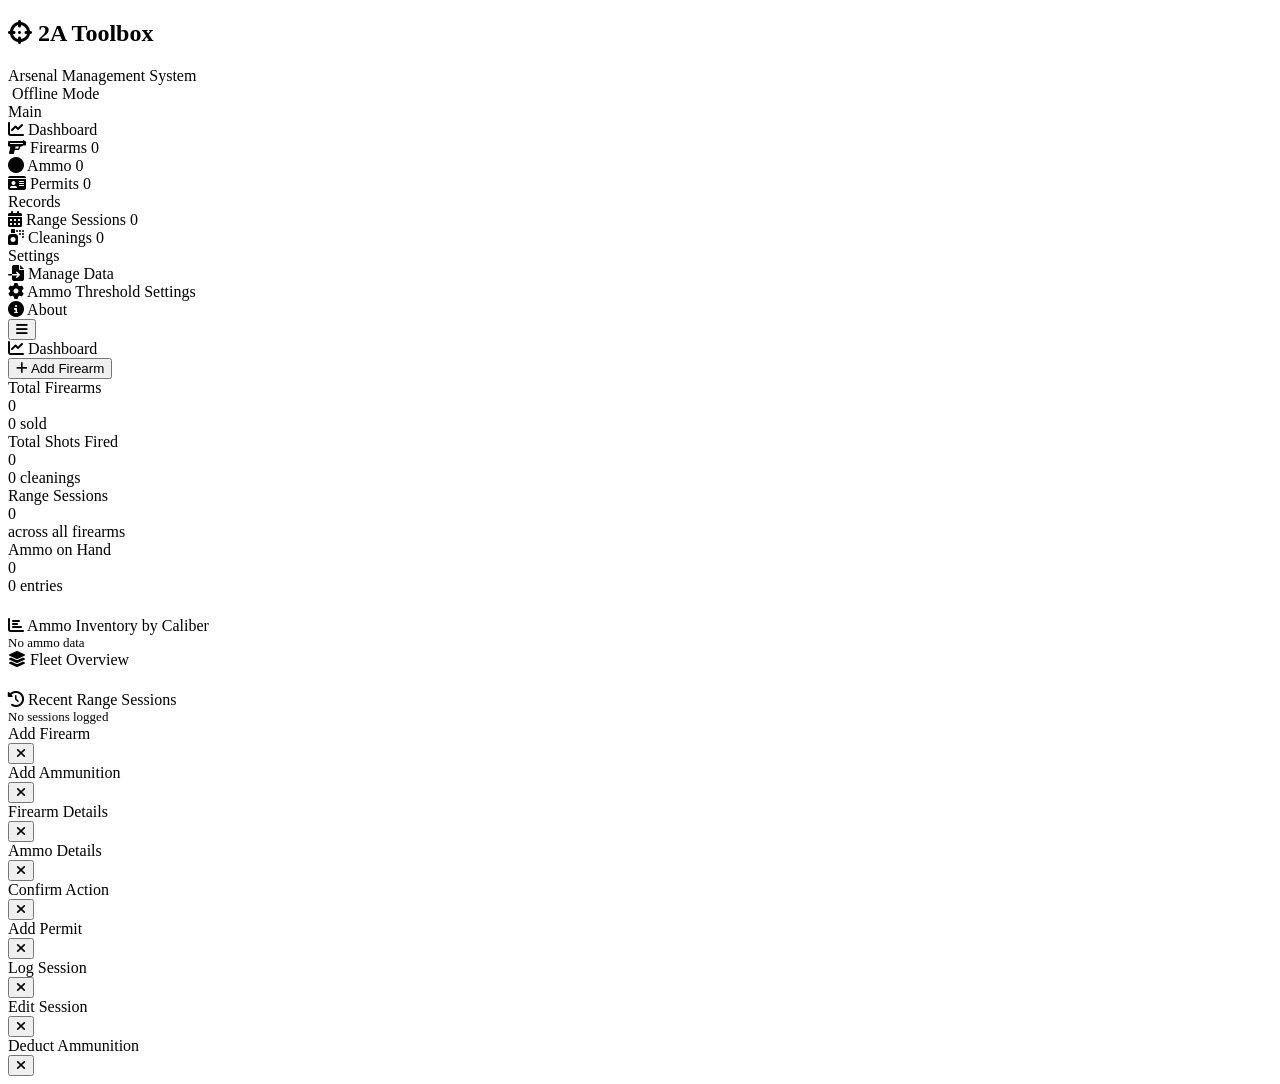
==== commit 37dceeff: "Version 1.1.1 - Added badge counts for cleanings and range sessions - Fixed the ammo filter for Pist" ====
--- a/src/index.html
+++ b/src/index.html
@@ -1,3 +1,4 @@
+<!doctype html>
 <!--
 // 2A Toolbox - Arsenal Management System
 // Copyright (C) 2026 Jordan DiPasquale
@@ -14,7 +15,6 @@
 // You should have received a copy of the GNU Affero General Public License
 // along with this program. If not, see <https://www.gnu.org/licenses/>.
 -->
-<!doctype html>
 <html lang="en">
     <head>
         <meta charset="UTF-8" />
@@ -70,10 +70,16 @@
                         <span class="badge" id="permits-badge">0</span>
                     </div>
                     <div class="nav-section">Records</div>
-                    <div class="nav-item" data-page="sessions"><i class="fas fa-calendar-alt"></i> Range Sessions</div>
-                    <div class="nav-item" data-page="cleanings"><i class="fas fa-spray-can"></i> Cleanings</div>
+                    <div class="nav-item" data-page="sessions">
+                        <i class="fas fa-calendar-alt"></i> Range Sessions
+                        <span class="badge" id="sessions-badge">0</span>
+                    </div>
+                    <div class="nav-item" data-page="cleanings">
+                        <i class="fas fa-spray-can"></i> Cleanings
+                        <span class="badge" id="cleanings-badge">0</span>
+                    </div>
                     <div class="nav-section">Settings</div>
-                    <div class="nav-item" data-page="data"><i class="fas fa-file-import"></i> Import / Export</div>
+                    <div class="nav-item" data-page="data"><i class="fas fa-file-import"></i> Manage Data</div>
                     <div class="nav-item" data-page="settings"><i class="fas fa-cog"></i> Ammo Threshold Settings</div>
                     <div class="nav-item" data-page="about"><i class="fas fa-info-circle"></i> About</div>
                 </div>
